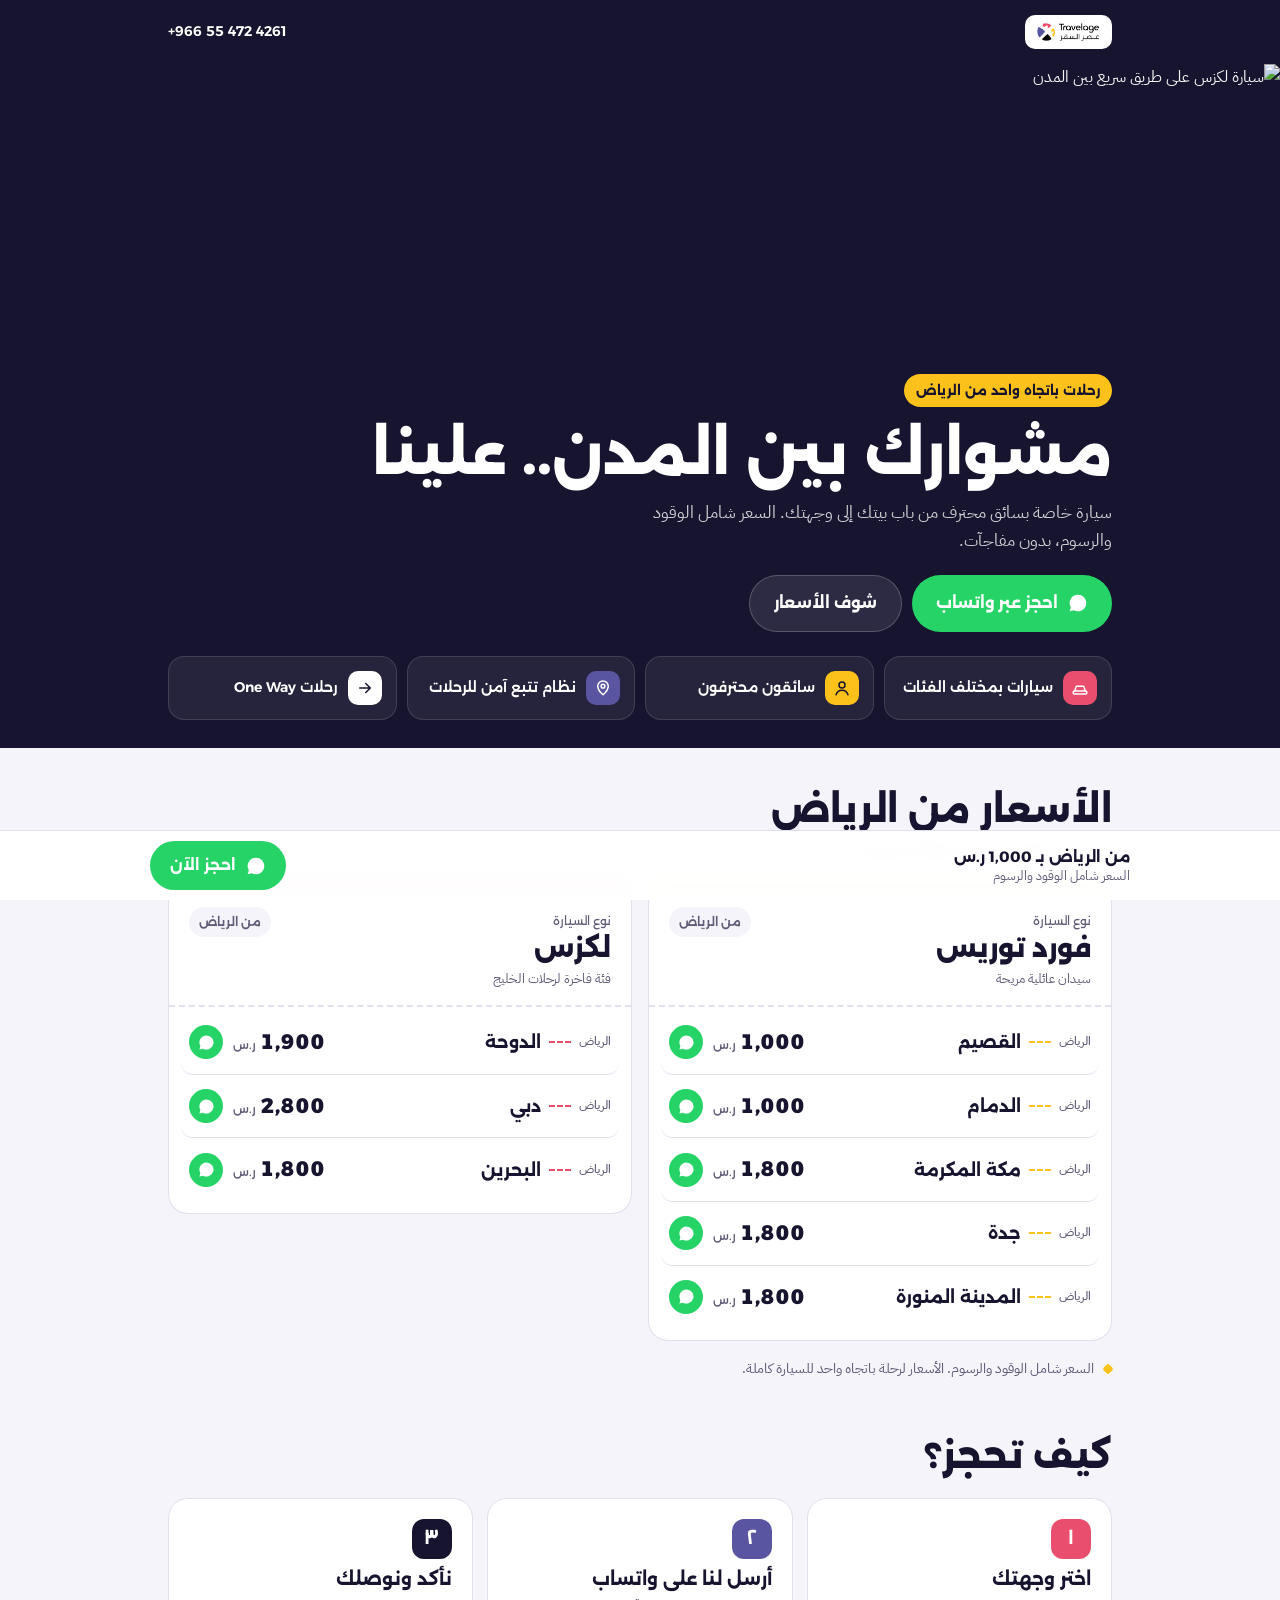
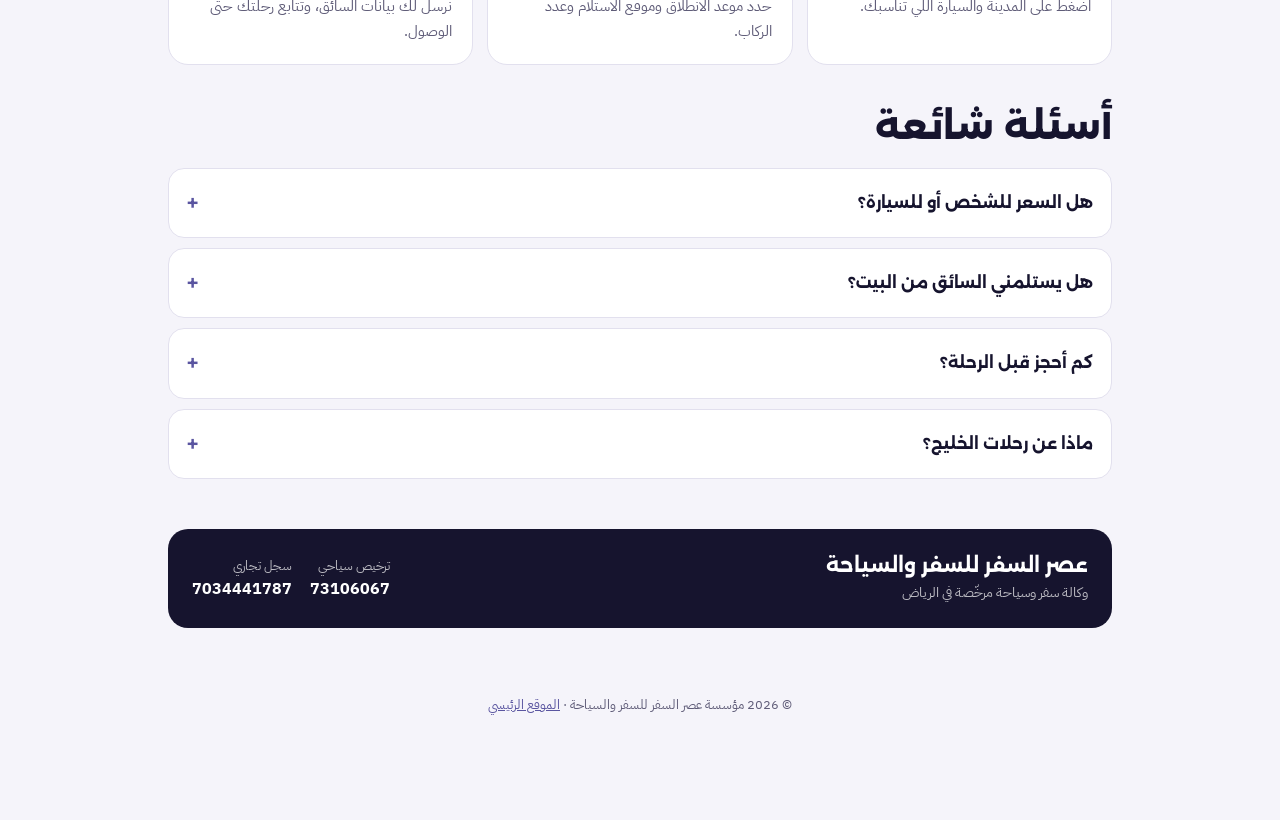
==== transfers.html @ 8e3becfa "Create transfers.html" ====
<!DOCTYPE html>
<html lang="ar" dir="rtl">
<head>
<meta charset="utf-8">
<meta name="viewport" content="width=device-width,initial-scale=1">
<title>مشاوير بين المدن من الرياض | عصر السفر Travelage</title>
<meta name="description" content="توصيل خاص من الرياض إلى القصيم والدمام ومكة وجدة والمدينة والدوحة ودبي والبحرين. سائقون محترفون، تتبع آمن، والسعر شامل الوقود والرسوم. احجز عبر واتساب.">
<link rel="canonical" href="https://www.travelage.com.sa/transfers">
<meta name="theme-color" content="#16142E">
<link rel="icon" type="image/png" href="/logo.png">
<meta property="og:type" content="website">
<meta property="og:title" content="مشوارك بين المدن.. علينا | عصر السفر">
<meta property="og:description" content="من الرياض إلى مدن المملكة والخليج بسيارة خاصة وسائق محترف. السعر شامل الوقود والرسوم.">
<meta property="og:url" content="https://www.travelage.com.sa/transfers">
<meta property="og:image" content="https://www.travelage.com.sa/transfer-hero.jpg">
<meta property="og:locale" content="ar_SA">
<link rel="preconnect" href="https://fonts.googleapis.com">
<link rel="preconnect" href="https://fonts.gstatic.com" crossorigin>
<link href="https://fonts.googleapis.com/css2?family=Alexandria:wght@500;600;700;800&family=IBM+Plex+Sans+Arabic:wght@400;500;600&display=swap" rel="stylesheet">
<style>
/* Ad landing page: one job, get a WhatsApp booking. Hero photo, prices, sticky CTA. */
:root{
  --ink:#16142E;--paper:#F5F4FA;--indigo:#5A55A0;--coral:#EA4E6E;--sun:#FCC21B;--muted:#5F5C78;--line:#E2E0EE;--wa:#25D366;
  --display:"Alexandria","IBM Plex Sans Arabic",system-ui,sans-serif;
  --body:"IBM Plex Sans Arabic","Alexandria",system-ui,sans-serif;
  --r:20px;color-scheme:light;
}
*{box-sizing:border-box}
body{margin:0;background:var(--paper);color:var(--ink);font-family:var(--body);font-size:16px;line-height:1.65;-webkit-font-smoothing:antialiased;padding-bottom:84px}
img{max-width:100%;display:block}
a{color:inherit}
h1,h2,h3{font-family:var(--display);margin:0;line-height:1.2;text-wrap:balance}
:focus-visible{outline:3px solid var(--sun);outline-offset:3px;border-radius:6px}
.wrap{max-width:980px;margin-inline:auto;padding-inline:18px}

.top{background:var(--ink);color:#fff}
.top .wrap{display:flex;align-items:center;justify-content:space-between;height:64px;gap:12px}
.top img{height:34px;width:auto;background:#fff;border-radius:10px;padding:4px 8px}
.top a.call{font-family:var(--display);font-weight:600;font-size:14px;text-decoration:none;display:inline-flex;gap:8px;align-items:center;direction:ltr}

.hero{background:var(--ink);color:#fff;padding-bottom:28px;position:relative;overflow:hidden}
.hero .photo{position:relative;height:clamp(220px,38vw,380px);overflow:hidden}
.hero .photo img{width:100%;height:100%;object-fit:cover;object-position:35% 60%}
.hero .photo::after{content:"";position:absolute;inset:0;background:linear-gradient(180deg,rgba(22,20,46,.05) 30%,var(--ink) 100%)}
.hero .copy{margin-top:-70px;position:relative}
.badge{display:inline-flex;align-items:center;gap:8px;background:var(--sun);color:var(--ink);font-family:var(--display);font-weight:700;font-size:13px;padding:6px 12px;border-radius:999px}
.hero h1{font-size:clamp(34px,7vw,58px);font-weight:800;margin:12px 0 10px}
.hero p{color:rgba(255,255,255,.78);margin:0 0 20px;max-width:46ch;font-size:17px}
.cta{display:flex;gap:10px;flex-wrap:wrap}
.btn{display:inline-flex;align-items:center;justify-content:center;gap:10px;text-decoration:none;font-family:var(--display);font-weight:700;font-size:16px;border-radius:999px;padding:14px 24px;border:0;transition:transform .15s}
.btn:active{transform:scale(.98)}
.btn svg{width:20px;height:20px}
.btn-wa{background:var(--wa);color:#fff}
.btn-ghost{background:rgba(255,255,255,.1);color:#fff;border:1px solid rgba(255,255,255,.2)}
.feats{display:grid;grid-template-columns:repeat(4,1fr);gap:10px;margin-top:24px}
.feat{background:rgba(255,255,255,.07);border:1px solid rgba(255,255,255,.12);border-radius:16px;padding:14px;display:flex;gap:10px;align-items:center;font-family:var(--display);font-weight:600;font-size:14px;line-height:1.35}
.feat i{width:34px;height:34px;border-radius:10px;display:grid;place-items:center;flex:none}
.feat i svg{width:18px;height:18px}

section{padding-block:40px}
.head{margin-bottom:20px}
.head h2{font-size:clamp(26px,4.5vw,36px);font-weight:800}
.head p{color:var(--muted);margin:6px 0 0}

.cars{display:grid;grid-template-columns:1fr 1fr;gap:16px;align-items:start}
.car{background:#fff;border-radius:var(--r);border:1px solid var(--line);border-top:6px solid var(--c);overflow:hidden}
.car-top{display:flex;justify-content:space-between;align-items:flex-start;padding:18px 20px 14px;border-bottom:2px dashed var(--line);gap:10px}
.car-top small{color:var(--muted);font-size:12px;font-family:var(--display)}
.car-top h3{font-size:26px;font-weight:800}
.car-top span{font-size:13px;color:var(--muted)}
.car-top .tag{font-family:var(--display);font-size:12px;font-weight:600;background:var(--paper);padding:5px 10px;border-radius:999px;white-space:nowrap}
.routes{list-style:none;margin:0;padding:4px 12px 12px}
.routes li a{display:flex;align-items:center;justify-content:space-between;gap:10px;padding:14px 8px;border-bottom:1px solid var(--line);text-decoration:none;border-radius:12px;transition:background .15s}
.routes li:last-child a{border-bottom:0}
.routes li a:hover{background:var(--paper)}
.city{font-family:var(--display);font-weight:700;font-size:17px;display:flex;align-items:center;gap:8px}
.city i{width:22px;border-top:2px dashed var(--c)}
.city small{font-family:var(--body);font-weight:500;font-size:12px;color:var(--muted)}
.price{display:flex;align-items:center;gap:10px}
.price b{font-family:var(--display);font-size:21px;font-weight:800;font-variant-numeric:tabular-nums;white-space:nowrap}
.price b em{font-style:normal;font-size:12px;font-weight:500;color:var(--muted);margin-inline-start:4px}
.price .go{width:34px;height:34px;border-radius:50%;background:var(--wa);color:#fff;display:grid;place-items:center;flex:none}
.price .go svg{width:17px;height:17px}
.note{display:flex;gap:10px;align-items:center;margin-top:16px;color:var(--muted);font-size:14px}
.note::before{content:"";width:8px;height:8px;border-radius:2px;background:var(--sun);transform:rotate(45deg);flex:none}

.steps{display:grid;grid-template-columns:repeat(3,1fr);gap:14px}
.step{background:#fff;border:1px solid var(--line);border-radius:var(--r);padding:20px}
.step b{display:inline-grid;place-items:center;width:40px;height:40px;border-radius:12px;color:#fff;font-family:var(--display);font-size:18px;margin-bottom:10px}
.step h3{font-size:18px;font-weight:700;margin-bottom:4px}
.step p{margin:0;color:var(--muted);font-size:15px}

.faq details{background:#fff;border:1px solid var(--line);border-radius:16px;margin-bottom:10px}
.faq summary{list-style:none;cursor:pointer;padding:16px 18px;font-family:var(--display);font-weight:700;font-size:16px;display:flex;justify-content:space-between;gap:12px;align-items:center}
.faq summary::-webkit-details-marker{display:none}
.faq summary::after{content:"+";font-size:22px;color:var(--indigo);transition:transform .2s}
.faq details[open] summary::after{transform:rotate(45deg)}
.faq details p{margin:0;padding:0 18px 16px;color:var(--muted)}

.trust{background:var(--ink);color:#fff;border-radius:var(--r);padding:24px;display:flex;flex-wrap:wrap;gap:18px 32px;align-items:center;justify-content:space-between}
.trust h3{font-size:20px}
.trust p{margin:4px 0 0;color:rgba(255,255,255,.7);font-size:14px}
.trust .ids{display:flex;gap:18px;flex-wrap:wrap;font-size:13px;color:rgba(255,255,255,.7)}
.trust .ids b{display:block;color:#fff;font-size:16px;direction:ltr;text-align:right}

footer{padding:26px 0 20px;text-align:center;color:var(--muted);font-size:13px}
footer a{color:var(--indigo)}

.sticky{position:fixed;inset-inline:0;bottom:0;z-index:20;background:rgba(255,255,255,.96);backdrop-filter:blur(10px);-webkit-backdrop-filter:blur(10px);border-top:1px solid var(--line);padding:10px 16px calc(10px + env(safe-area-inset-bottom))}
.sticky .wrap{display:flex;align-items:center;gap:12px;padding:0}
.sticky .txt{flex:1;font-size:13px;color:var(--muted);line-height:1.35}
.sticky .txt b{display:block;color:var(--ink);font-family:var(--display);font-size:15px}
.sticky .btn{padding:12px 20px;font-size:15px}

@media (max-width:760px){
  .feats{grid-template-columns:1fr 1fr}
  .cars,.steps{grid-template-columns:1fr}
}
@media (prefers-reduced-motion:reduce){*{transition:none!important}}
</style>
</head>
<body>
<header class="top"><div class="wrap">
  <a href="/" aria-label="عصر السفر Travelage"><img src="/logo.png" alt="عصر السفر | Travelage"></a>
  <a class="call" id="topCall" href="#" target="_blank" rel="noopener"><span>+966 55 472 4261</span></a>
</div></header>

<main>
<div class="hero">
  <div class="photo"><img src="/transfer-hero.jpg" alt="سيارة لكزس على طريق سريع بين المدن" fetchpriority="high"></div>
  <div class="wrap copy">
    <span class="badge">رحلات باتجاه واحد من الرياض</span>
    <h1>مشوارك بين المدن.. علينا</h1>
    <p>سيارة خاصة بسائق محترف من باب بيتك إلى وجهتك. السعر شامل الوقود والرسوم، بدون مفاجآت.</p>
    <div class="cta">
      <a class="btn btn-wa" data-wa="" href="#" target="_blank" rel="noopener"><svg viewBox="0 0 24 24" fill="currentColor"><path d="M12 2a10 10 0 0 0-8.6 15.1L2 22l5-1.3A10 10 0 1 0 12 2zm4.5 12.1c-.2-.1-1.5-.7-1.7-.8-.2-.1-.4-.1-.6.1l-.8 1c-.1.2-.3.2-.5.1a6.7 6.7 0 0 1-3.3-2.9c-.3-.4.2-.4.7-1.4.1-.2 0-.3 0-.5l-.8-1.8c-.2-.5-.4-.4-.6-.4h-.5c-.2 0-.5.1-.7.3a2.9 2.9 0 0 0-.9 2.2 5 5 0 0 0 1 2.7 11.5 11.5 0 0 0 4.4 3.9c1.6.7 2.3.8 3.1.6.5-.1 1.5-.6 1.7-1.2.2-.6.2-1.1.2-1.2-.1-.1-.3-.2-.6-.3z"/></svg>احجز عبر واتساب</a>
      <a class="btn btn-ghost" href="#prices">شوف الأسعار</a>
    </div>
    <div class="feats">
      <div class="feat"><i style="background:var(--coral)"><svg viewBox="0 0 24 24" fill="none" stroke="#fff" stroke-width="2" stroke-linecap="round" stroke-linejoin="round"><path d="M5 16l1.5-5a2 2 0 0 1 2-1.5h7a2 2 0 0 1 2 1.5L19 16"/><rect x="3" y="16" width="18" height="4" rx="1.5"/></svg></i>سيارات بمختلف الفئات</div>
      <div class="feat"><i style="background:var(--sun)"><svg viewBox="0 0 24 24" fill="none" stroke="#16142E" stroke-width="2" stroke-linecap="round"><circle cx="12" cy="8" r="4"/><path d="M4 21c1.5-4 4.5-6 8-6s6.5 2 8 6"/></svg></i>سائقون محترفون</div>
      <div class="feat"><i style="background:var(--indigo)"><svg viewBox="0 0 24 24" fill="none" stroke="#fff" stroke-width="2" stroke-linecap="round" stroke-linejoin="round"><path d="M12 21s-7-6.2-7-11.5a7 7 0 1 1 14 0C19 14.8 12 21 12 21z"/><circle cx="12" cy="9.5" r="2.5"/></svg></i>نظام تتبع آمن للرحلات</div>
      <div class="feat"><i style="background:#fff"><svg viewBox="0 0 24 24" fill="none" stroke="#16142E" stroke-width="2" stroke-linecap="round" stroke-linejoin="round"><path d="M5 12h14M13 6l6 6-6 6"/></svg></i>رحلات One Way</div>
    </div>
  </div>
</div>

<section id="prices"><div class="wrap">
  <div class="head"><h2>الأسعار من الرياض</h2><p>اضغط على الوجهة لتحجز مباشرة عبر واتساب.</p></div>
  <div class="cars" id="cars"></div>
  <p class="note">السعر شامل الوقود والرسوم. الأسعار لرحلة باتجاه واحد للسيارة كاملة.</p>
</div></section>

<section style="padding-top:0"><div class="wrap">
  <div class="head"><h2>كيف تحجز؟</h2></div>
  <div class="steps">
    <div class="step"><b style="background:var(--coral)">١</b><h3>اختر وجهتك</h3><p>اضغط على المدينة والسيارة اللي تناسبك.</p></div>
    <div class="step"><b style="background:var(--indigo)">٢</b><h3>أرسل لنا على واتساب</h3><p>حدد موعد الانطلاق وموقع الاستلام وعدد الركاب.</p></div>
    <div class="step"><b style="background:var(--ink)">٣</b><h3>نأكد ونوصلك</h3><p>نرسل لك بيانات السائق، وتتابع رحلتك حتى الوصول.</p></div>
  </div>
</div></section>

<section class="faq" style="padding-top:0"><div class="wrap">
  <div class="head"><h2>أسئلة شائعة</h2></div>
  <details><summary>هل السعر للشخص أو للسيارة؟</summary><p>السعر للسيارة كاملة لرحلة باتجاه واحد، وشامل الوقود والرسوم.</p></details>
  <details><summary>هل يستلمني السائق من البيت؟</summary><p>نعم، الاستلام من موقعك في الرياض والتوصيل إلى العنوان اللي تحدده في مدينة الوصول.</p></details>
  <details><summary>كم أحجز قبل الرحلة؟</summary><p>يفضّل الحجز قبل يوم على الأقل، ونحاول نوفر رحلات في نفس اليوم حسب التوفر.</p></details>
  <details><summary>ماذا عن رحلات الخليج؟</summary><p>رحلات الدوحة ودبي والبحرين بسيارة لكزس. تأكد من جاهزية جوازك ومتطلبات الدخول قبل الرحلة.</p></details>
</div></section>

<section style="padding-top:0"><div class="wrap">
  <div class="trust">
    <div><h3>عصر السفر للسفر والسياحة</h3><p>وكالة سفر وسياحة مرخّصة في الرياض</p></div>
    <div class="ids"><span>ترخيص سياحي<b>73106067</b></span><span>سجل تجاري<b>7034441787</b></span></div>
  </div>
</div></section>
</main>

<footer><div class="wrap">© <span id="yr"></span> مؤسسة عصر السفر للسفر والسياحة · <a href="/">الموقع الرئيسي</a></div></footer>

<div class="sticky"><div class="wrap">
  <div class="txt"><b>من الرياض بـ 1,000 ر.س</b>السعر شامل الوقود والرسوم</div>
  <a class="btn btn-wa" data-wa="" href="#" target="_blank" rel="noopener"><svg viewBox="0 0 24 24" fill="currentColor"><path d="M12 2a10 10 0 0 0-8.6 15.1L2 22l5-1.3A10 10 0 1 0 12 2zm4.5 12.1c-.2-.1-1.5-.7-1.7-.8-.2-.1-.4-.1-.6.1l-.8 1c-.1.2-.3.2-.5.1a6.7 6.7 0 0 1-3.3-2.9c-.3-.4.2-.4.7-1.4.1-.2 0-.3 0-.5l-.8-1.8c-.2-.5-.4-.4-.6-.4h-.5c-.2 0-.5.1-.7.3a2.9 2.9 0 0 0-.9 2.2 5 5 0 0 0 1 2.7 11.5 11.5 0 0 0 4.4 3.9c1.6.7 2.3.8 3.1.6.5-.1 1.5-.6 1.7-1.2.2-.6.2-1.1.2-1.2-.1-.1-.3-.2-.6-.3z"/></svg>احجز الآن</a>
</div></div>

<script>
(function(){
var PHONE='966554724261';
var CARS=[
 {car:'فورد توريس',cls:'سيدان عائلية مريحة',c:'var(--sun)',routes:[['القصيم',1000],['الدمام',1000],['مكة المكرمة',1800],['جدة',1800],['المدينة المنورة',1800]]},
 {car:'لكزس',cls:'فئة فاخرة لرحلات الخليج',c:'var(--coral)',routes:[['الدوحة',1900],['دبي',2800],['البحرين',1800]]}
];
// Which ad sent the visitor (TikTok / Snapchat / other), added to the WhatsApp message so bookings can be traced to the ad.
var q=new URLSearchParams(location.search);
var src=(q.get('utm_source')||'').toLowerCase();
if(!src){ if(q.get('ttclid')) src='tiktok'; else if(q.get('ScCid')||q.get('sccid')) src='snapchat'; }
var srcLabel={tiktok:'تيك توك',snapchat:'سناب شات',snap:'سناب شات',instagram:'انستقرام',google:'قوقل'}[src]||'';
var tail=srcLabel?' (وصلت من إعلان '+srcLabel+')':'';
function wa(msg){return 'https://wa.me/'+PHONE+'?text='+encodeURIComponent(msg+tail);}
function fmt(n){return n.toLocaleString('en-US');}
var waIcon='<svg viewBox="0 0 24 24" fill="currentColor"><path d="M12 2a10 10 0 0 0-8.6 15.1L2 22l5-1.3A10 10 0 1 0 12 2zm4.5 12.1c-.2-.1-1.5-.7-1.7-.8-.2-.1-.4-.1-.6.1l-.8 1c-.1.2-.3.2-.5.1a6.7 6.7 0 0 1-3.3-2.9c-.3-.4.2-.4.7-1.4.1-.2 0-.3 0-.5l-.8-1.8c-.2-.5-.4-.4-.6-.4h-.5c-.2 0-.5.1-.7.3a2.9 2.9 0 0 0-.9 2.2 5 5 0 0 0 1 2.7 11.5 11.5 0 0 0 4.4 3.9c1.6.7 2.3.8 3.1.6.5-.1 1.5-.6 1.7-1.2.2-.6.2-1.1.2-1.2-.1-.1-.3-.2-.6-.3z"/></svg>';
document.getElementById('cars').innerHTML=CARS.map(function(g){
 return '<article class="car" style="--c:'+g.c+'"><div class="car-top"><div><small>نوع السيارة</small><h3>'+g.car+'</h3><span>'+g.cls+'</span></div><span class="tag">من الرياض</span></div><ul class="routes">'+
 g.routes.map(function(r){return '<li><a data-route="'+r[0]+'" target="_blank" rel="noopener" href="'+wa('مرحباً، أبي أحجز مشوار من الرياض إلى '+r[0]+' بسيارة '+g.car+' ('+fmt(r[1])+' ر.س).')+'"><span class="city"><small>الرياض</small><i></i>'+r[0]+'</span><span class="price"><b>'+fmt(r[1])+'<em>ر.س</em></b><span class="go">'+waIcon+'</span></span></a></li>';}).join('')+
 '</ul></article>';
}).join('');
var gen=wa('مرحباً، أبي أحجز مشوار بين المدن من الرياض.');
document.querySelectorAll('[data-wa]').forEach(function(a){a.href=gen;});
document.getElementById('topCall').href=gen;
document.getElementById('yr').textContent=new Date().getFullYear();
// Report WhatsApp clicks to the TikTok and Snapchat pixels when they are installed on this page.
document.addEventListener('click',function(e){
 var a=e.target.closest('a[href*="wa.me"]'); if(!a) return;
 var route=a.getAttribute('data-route')||'general';
 try{ if(window.ttq) ttq.track('Contact',{content_name:route}); }catch(_){}
 try{ if(window.snaptr) snaptr('track','SIGN_UP',{description:route}); }catch(_){}
 try{ if(window.gtag) gtag('event','whatsapp_click',{route:route}); }catch(_){}
});
})();
</script>
</body>
</html>
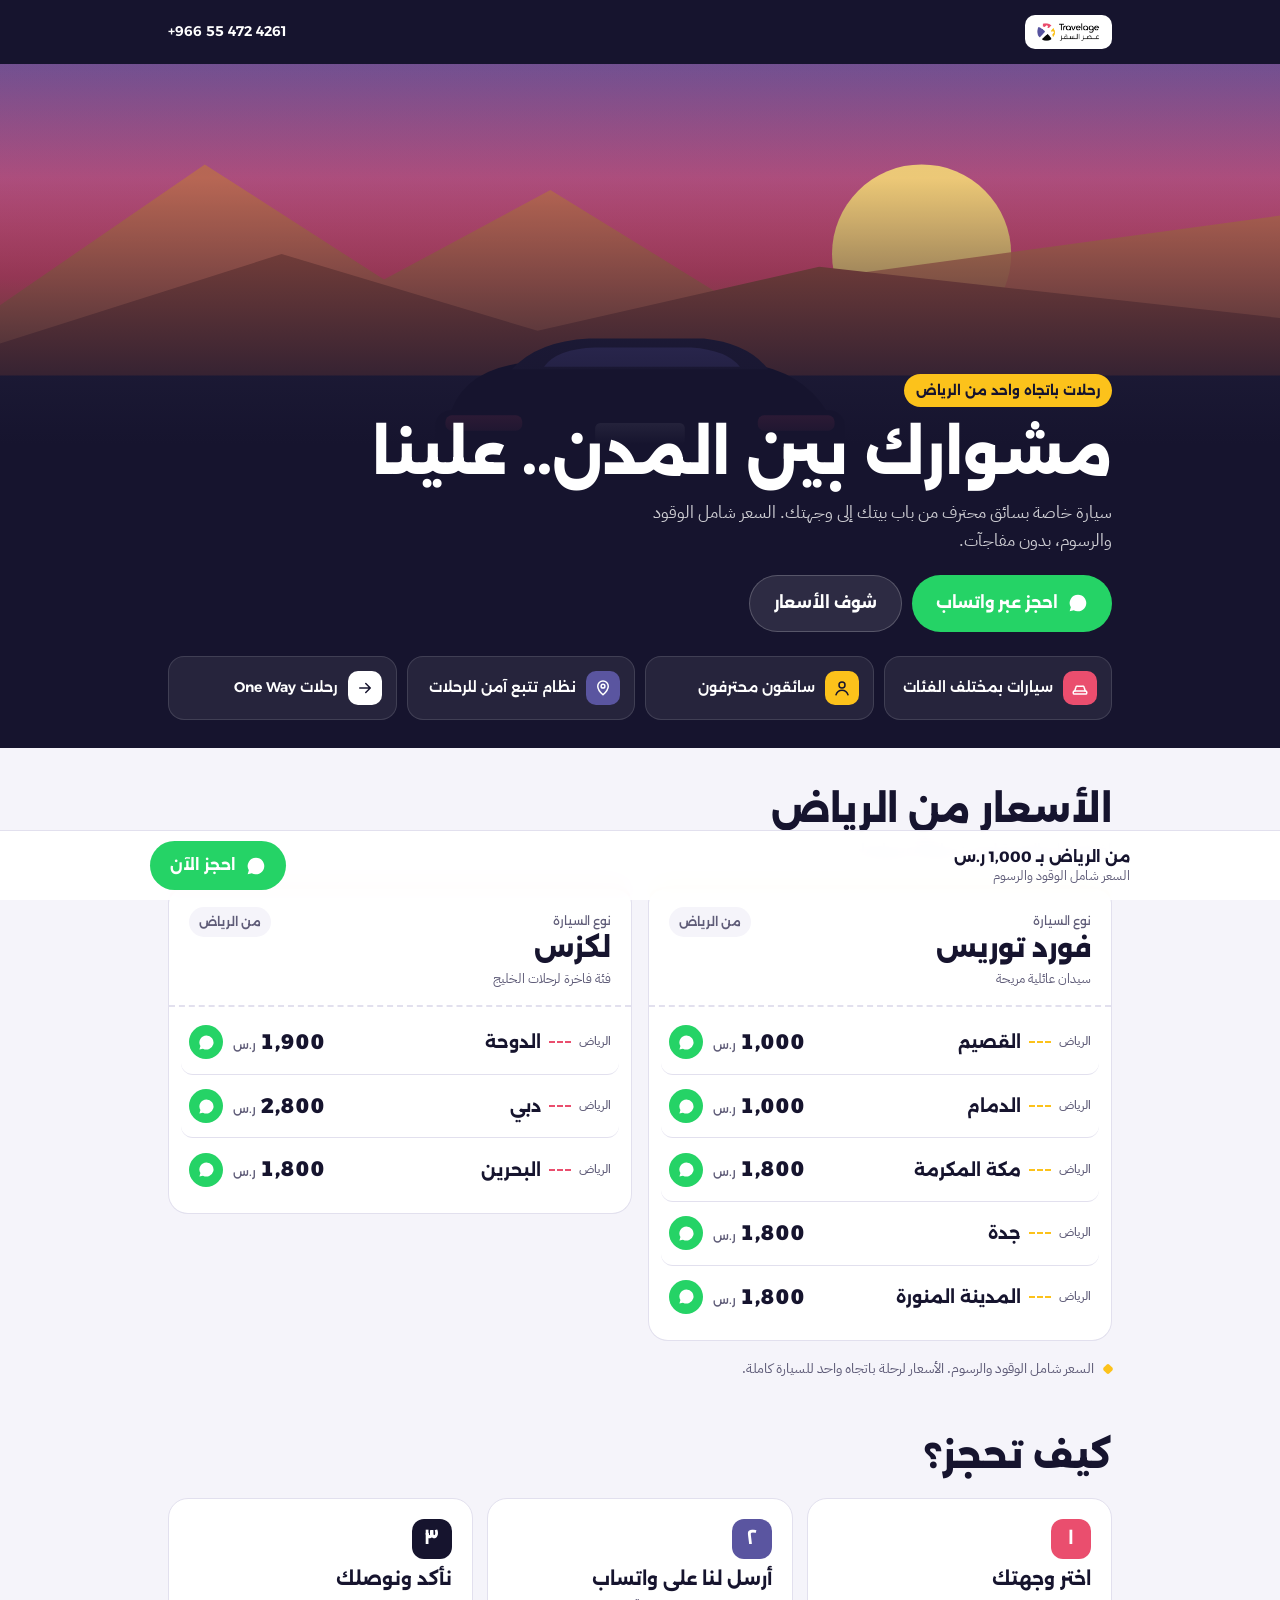
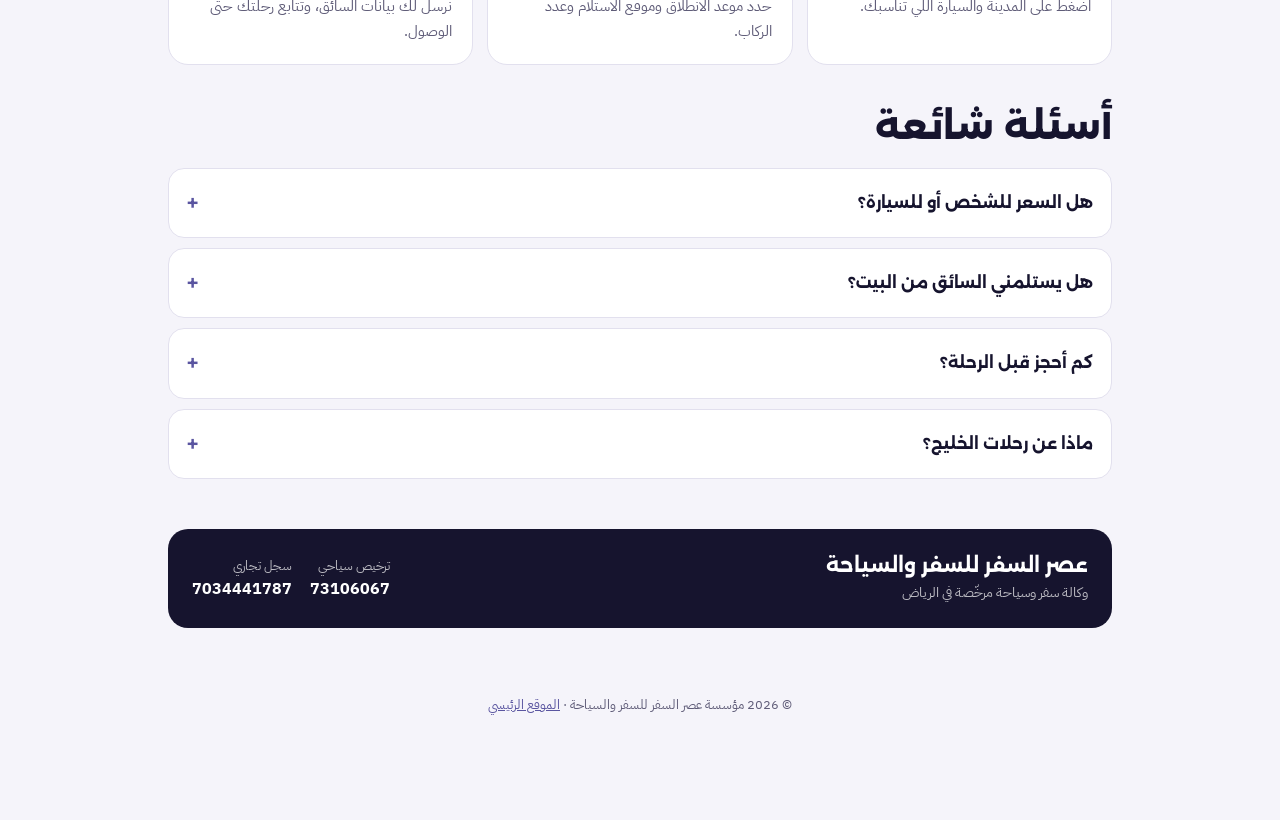
==== commit 8ff6c0fd: "Update transfers.html" ====
--- a/transfers.html
+++ b/transfers.html
@@ -127,7 +127,7 @@
 
 <main>
 <div class="hero">
-  <div class="photo"><img src="/transfer-hero.jpg" alt="سيارة لكزس على طريق سريع بين المدن" fetchpriority="high"></div>
+  <div class="photo"><svg viewBox="0 0 1000 380" preserveAspectRatio="xMidYMid slice" aria-hidden="true" style="position:absolute;inset:0;width:100%;height:100%"><defs><linearGradient id="sky" x1="0" y1="0" x2="0" y2="1"><stop offset="0" stop-color="#5A55A0"/><stop offset=".55" stop-color="#EA4E6E"/><stop offset="1" stop-color="#FCC21B"/></linearGradient></defs><rect width="1000" height="380" fill="url(#sky)"/><circle cx="720" cy="190" r="70" fill="#FFE07A" opacity=".9"/><path d="M0 230 L160 120 L300 210 L430 140 L560 220 L1000 160 V380 H0Z" fill="#C2704F" opacity=".85"/><path d="M0 260 L220 190 L420 250 L640 200 L1000 240 V380 H0Z" fill="#9B4F3E"/><path d="M0 285 H1000 V380 H0Z" fill="#2A2745"/><path d="M500 285 L360 380 H640 Z" fill="#3A365C"/><path d="M497 290 h6 l4 20 h-14z M494 320 h12 l6 30 h-24z M490 360 h20 l5 20 h-30z" fill="#FCC21B"/><g transform="translate(330 250)"><path d="M20 70 Q30 30 80 25 L250 25 Q300 30 320 70 Z" fill="#16142E"/><path d="M70 30 Q90 8 130 6 L220 6 Q255 10 270 30 Z" fill="#24213F"/><path d="M95 28 Q105 14 135 13 L210 13 Q238 15 248 28Z" fill="#5A55A0" opacity=".7"/><rect x="10" y="62" width="320" height="34" rx="12" fill="#16142E"/><rect x="18" y="66" width="60" height="12" rx="5" fill="#EA4E6E"/><rect x="262" y="66" width="60" height="12" rx="5" fill="#EA4E6E"/><rect x="135" y="72" width="70" height="18" rx="4" fill="#F5F4FA" opacity=".85"/><rect x="30" y="94" width="44" height="22" rx="8" fill="#0b0a18"/><rect x="266" y="94" width="44" height="22" rx="8" fill="#0b0a18"/></g></svg><img src="/transfer-hero.jpg" alt="سيارة على طريق سريع بين المدن" fetchpriority="high" onerror="this.remove()" style="position:relative"></div>
   <div class="wrap copy">
     <span class="badge">رحلات باتجاه واحد من الرياض</span>
     <h1>مشوارك بين المدن.. علينا</h1>
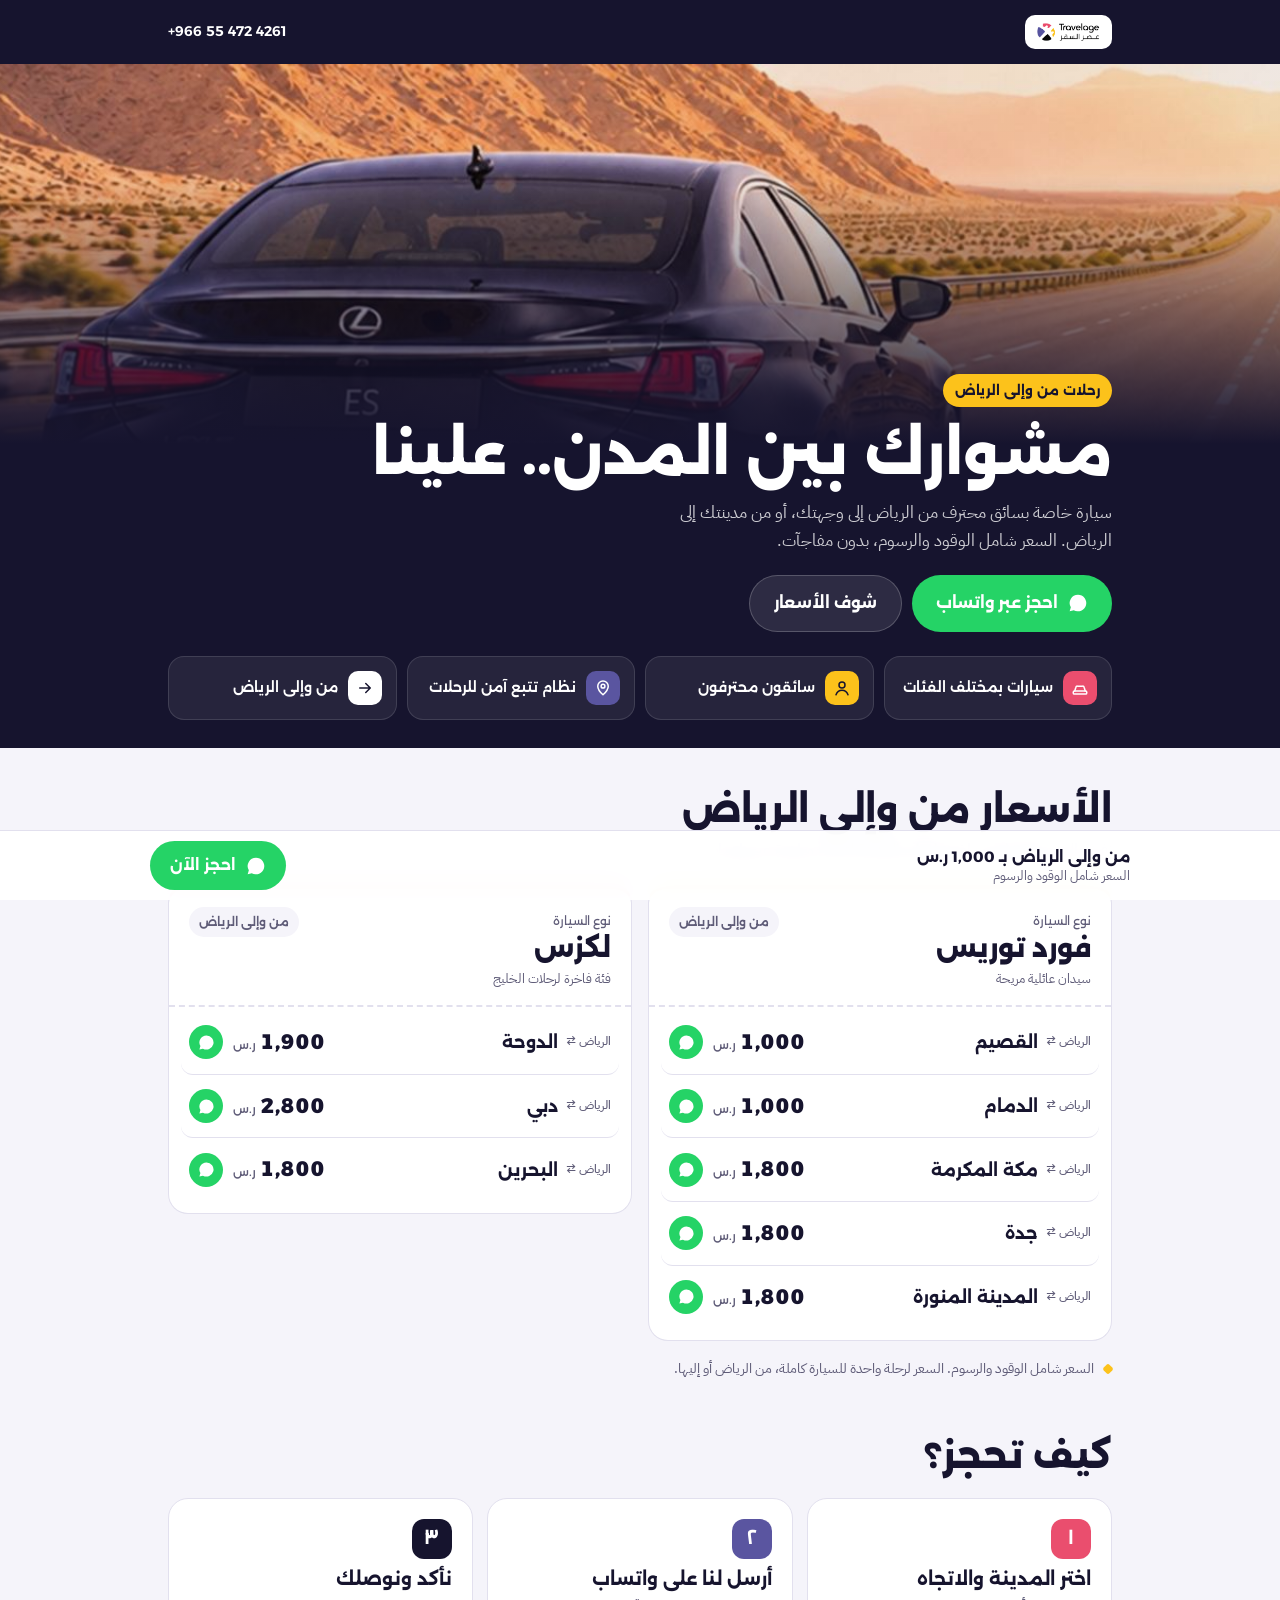
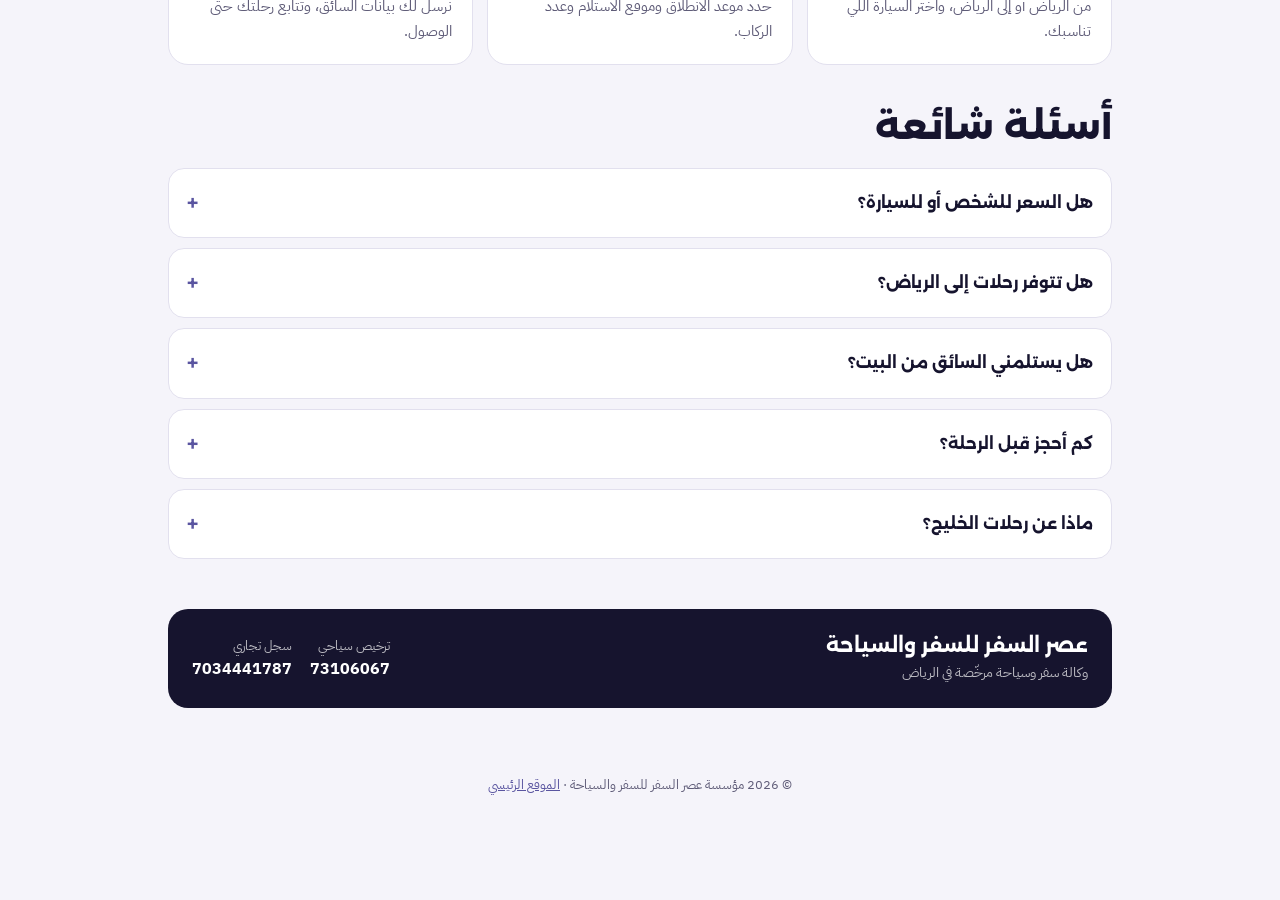
==== commit 595f8080: "Update transfers.html" ====
--- a/transfers.html
+++ b/transfers.html
@@ -3,14 +3,14 @@
 <head>
 <meta charset="utf-8">
 <meta name="viewport" content="width=device-width,initial-scale=1">
-<title>مشاوير بين المدن من الرياض | عصر السفر Travelage</title>
-<meta name="description" content="توصيل خاص من الرياض إلى القصيم والدمام ومكة وجدة والمدينة والدوحة ودبي والبحرين. سائقون محترفون، تتبع آمن، والسعر شامل الوقود والرسوم. احجز عبر واتساب.">
+<title>مشاوير بين المدن من وإلى الرياض | عصر السفر Travelage</title>
+<meta name="description" content="توصيل خاص من وإلى الرياض: القصيم والدمام ومكة وجدة والمدينة والدوحة ودبي والبحرين. سائقون محترفون، تتبع آمن، والسعر شامل الوقود والرسوم. احجز عبر واتساب.">
 <link rel="canonical" href="https://www.travelage.com.sa/transfers">
 <meta name="theme-color" content="#16142E">
 <link rel="icon" type="image/png" href="/logo.png">
 <meta property="og:type" content="website">
 <meta property="og:title" content="مشوارك بين المدن.. علينا | عصر السفر">
-<meta property="og:description" content="من الرياض إلى مدن المملكة والخليج بسيارة خاصة وسائق محترف. السعر شامل الوقود والرسوم.">
+<meta property="og:description" content="من وإلى الرياض، مدن المملكة والخليج بسيارة خاصة وسائق محترف. السعر شامل الوقود والرسوم.">
 <meta property="og:url" content="https://www.travelage.com.sa/transfers">
 <meta property="og:image" content="https://www.travelage.com.sa/transfer-hero.jpg">
 <meta property="og:locale" content="ar_SA">
@@ -129,9 +129,9 @@
 <div class="hero">
   <div class="photo"><svg viewBox="0 0 1000 380" preserveAspectRatio="xMidYMid slice" aria-hidden="true" style="position:absolute;inset:0;width:100%;height:100%"><defs><linearGradient id="sky" x1="0" y1="0" x2="0" y2="1"><stop offset="0" stop-color="#5A55A0"/><stop offset=".55" stop-color="#EA4E6E"/><stop offset="1" stop-color="#FCC21B"/></linearGradient></defs><rect width="1000" height="380" fill="url(#sky)"/><circle cx="720" cy="190" r="70" fill="#FFE07A" opacity=".9"/><path d="M0 230 L160 120 L300 210 L430 140 L560 220 L1000 160 V380 H0Z" fill="#C2704F" opacity=".85"/><path d="M0 260 L220 190 L420 250 L640 200 L1000 240 V380 H0Z" fill="#9B4F3E"/><path d="M0 285 H1000 V380 H0Z" fill="#2A2745"/><path d="M500 285 L360 380 H640 Z" fill="#3A365C"/><path d="M497 290 h6 l4 20 h-14z M494 320 h12 l6 30 h-24z M490 360 h20 l5 20 h-30z" fill="#FCC21B"/><g transform="translate(330 250)"><path d="M20 70 Q30 30 80 25 L250 25 Q300 30 320 70 Z" fill="#16142E"/><path d="M70 30 Q90 8 130 6 L220 6 Q255 10 270 30 Z" fill="#24213F"/><path d="M95 28 Q105 14 135 13 L210 13 Q238 15 248 28Z" fill="#5A55A0" opacity=".7"/><rect x="10" y="62" width="320" height="34" rx="12" fill="#16142E"/><rect x="18" y="66" width="60" height="12" rx="5" fill="#EA4E6E"/><rect x="262" y="66" width="60" height="12" rx="5" fill="#EA4E6E"/><rect x="135" y="72" width="70" height="18" rx="4" fill="#F5F4FA" opacity=".85"/><rect x="30" y="94" width="44" height="22" rx="8" fill="#0b0a18"/><rect x="266" y="94" width="44" height="22" rx="8" fill="#0b0a18"/></g></svg><img src="/transfer-hero.jpg" alt="سيارة على طريق سريع بين المدن" fetchpriority="high" onerror="this.remove()" style="position:relative"></div>
   <div class="wrap copy">
-    <span class="badge">رحلات باتجاه واحد من الرياض</span>
+    <span class="badge">رحلات من وإلى الرياض</span>
     <h1>مشوارك بين المدن.. علينا</h1>
-    <p>سيارة خاصة بسائق محترف من باب بيتك إلى وجهتك. السعر شامل الوقود والرسوم، بدون مفاجآت.</p>
+    <p>سيارة خاصة بسائق محترف من الرياض إلى وجهتك، أو من مدينتك إلى الرياض. السعر شامل الوقود والرسوم، بدون مفاجآت.</p>
     <div class="cta">
       <a class="btn btn-wa" data-wa="" href="#" target="_blank" rel="noopener"><svg viewBox="0 0 24 24" fill="currentColor"><path d="M12 2a10 10 0 0 0-8.6 15.1L2 22l5-1.3A10 10 0 1 0 12 2zm4.5 12.1c-.2-.1-1.5-.7-1.7-.8-.2-.1-.4-.1-.6.1l-.8 1c-.1.2-.3.2-.5.1a6.7 6.7 0 0 1-3.3-2.9c-.3-.4.2-.4.7-1.4.1-.2 0-.3 0-.5l-.8-1.8c-.2-.5-.4-.4-.6-.4h-.5c-.2 0-.5.1-.7.3a2.9 2.9 0 0 0-.9 2.2 5 5 0 0 0 1 2.7 11.5 11.5 0 0 0 4.4 3.9c1.6.7 2.3.8 3.1.6.5-.1 1.5-.6 1.7-1.2.2-.6.2-1.1.2-1.2-.1-.1-.3-.2-.6-.3z"/></svg>احجز عبر واتساب</a>
       <a class="btn btn-ghost" href="#prices">شوف الأسعار</a>
@@ -140,21 +140,21 @@
       <div class="feat"><i style="background:var(--coral)"><svg viewBox="0 0 24 24" fill="none" stroke="#fff" stroke-width="2" stroke-linecap="round" stroke-linejoin="round"><path d="M5 16l1.5-5a2 2 0 0 1 2-1.5h7a2 2 0 0 1 2 1.5L19 16"/><rect x="3" y="16" width="18" height="4" rx="1.5"/></svg></i>سيارات بمختلف الفئات</div>
       <div class="feat"><i style="background:var(--sun)"><svg viewBox="0 0 24 24" fill="none" stroke="#16142E" stroke-width="2" stroke-linecap="round"><circle cx="12" cy="8" r="4"/><path d="M4 21c1.5-4 4.5-6 8-6s6.5 2 8 6"/></svg></i>سائقون محترفون</div>
       <div class="feat"><i style="background:var(--indigo)"><svg viewBox="0 0 24 24" fill="none" stroke="#fff" stroke-width="2" stroke-linecap="round" stroke-linejoin="round"><path d="M12 21s-7-6.2-7-11.5a7 7 0 1 1 14 0C19 14.8 12 21 12 21z"/><circle cx="12" cy="9.5" r="2.5"/></svg></i>نظام تتبع آمن للرحلات</div>
-      <div class="feat"><i style="background:#fff"><svg viewBox="0 0 24 24" fill="none" stroke="#16142E" stroke-width="2" stroke-linecap="round" stroke-linejoin="round"><path d="M5 12h14M13 6l6 6-6 6"/></svg></i>رحلات One Way</div>
+      <div class="feat"><i style="background:#fff"><svg viewBox="0 0 24 24" fill="none" stroke="#16142E" stroke-width="2" stroke-linecap="round" stroke-linejoin="round"><path d="M5 12h14M13 6l6 6-6 6"/></svg></i>من وإلى الرياض</div>
     </div>
   </div>
 </div>
 
 <section id="prices"><div class="wrap">
-  <div class="head"><h2>الأسعار من الرياض</h2><p>اضغط على الوجهة لتحجز مباشرة عبر واتساب.</p></div>
+  <div class="head"><h2>الأسعار من وإلى الرياض</h2><p>نفس السعر بالاتجاهين. اضغط على المدينة لتحجز مباشرة عبر واتساب.</p></div>
   <div class="cars" id="cars"></div>
-  <p class="note">السعر شامل الوقود والرسوم. الأسعار لرحلة باتجاه واحد للسيارة كاملة.</p>
+  <p class="note">السعر شامل الوقود والرسوم. السعر لرحلة واحدة للسيارة كاملة، من الرياض أو إليها.</p>
 </div></section>
 
 <section style="padding-top:0"><div class="wrap">
   <div class="head"><h2>كيف تحجز؟</h2></div>
   <div class="steps">
-    <div class="step"><b style="background:var(--coral)">١</b><h3>اختر وجهتك</h3><p>اضغط على المدينة والسيارة اللي تناسبك.</p></div>
+    <div class="step"><b style="background:var(--coral)">١</b><h3>اختر المدينة والاتجاه</h3><p>من الرياض أو إلى الرياض، واختر السيارة اللي تناسبك.</p></div>
     <div class="step"><b style="background:var(--indigo)">٢</b><h3>أرسل لنا على واتساب</h3><p>حدد موعد الانطلاق وموقع الاستلام وعدد الركاب.</p></div>
     <div class="step"><b style="background:var(--ink)">٣</b><h3>نأكد ونوصلك</h3><p>نرسل لك بيانات السائق، وتتابع رحلتك حتى الوصول.</p></div>
   </div>
@@ -162,8 +162,9 @@
 
 <section class="faq" style="padding-top:0"><div class="wrap">
   <div class="head"><h2>أسئلة شائعة</h2></div>
-  <details><summary>هل السعر للشخص أو للسيارة؟</summary><p>السعر للسيارة كاملة لرحلة باتجاه واحد، وشامل الوقود والرسوم.</p></details>
-  <details><summary>هل يستلمني السائق من البيت؟</summary><p>نعم، الاستلام من موقعك في الرياض والتوصيل إلى العنوان اللي تحدده في مدينة الوصول.</p></details>
+  <details><summary>هل السعر للشخص أو للسيارة؟</summary><p>السعر للسيارة كاملة لرحلة واحدة (من الرياض أو إليها)، وشامل الوقود والرسوم.</p></details>
+  <details><summary>هل تتوفر رحلات إلى الرياض؟</summary><p>نعم، الرحلات بالاتجاهين: من الرياض إلى المدن، ومن المدن إلى الرياض، وبنفس الأسعار.</p></details>
+  <details><summary>هل يستلمني السائق من البيت؟</summary><p>نعم، الاستلام من موقعك في مدينة الانطلاق والتوصيل إلى العنوان اللي تحدده في مدينة الوصول.</p></details>
   <details><summary>كم أحجز قبل الرحلة؟</summary><p>يفضّل الحجز قبل يوم على الأقل، ونحاول نوفر رحلات في نفس اليوم حسب التوفر.</p></details>
   <details><summary>ماذا عن رحلات الخليج؟</summary><p>رحلات الدوحة ودبي والبحرين بسيارة لكزس. تأكد من جاهزية جوازك ومتطلبات الدخول قبل الرحلة.</p></details>
 </div></section>
@@ -179,7 +180,7 @@
 <footer><div class="wrap">© <span id="yr"></span> مؤسسة عصر السفر للسفر والسياحة · <a href="/">الموقع الرئيسي</a></div></footer>
 
 <div class="sticky"><div class="wrap">
-  <div class="txt"><b>من الرياض بـ 1,000 ر.س</b>السعر شامل الوقود والرسوم</div>
+  <div class="txt"><b>من وإلى الرياض بـ 1,000 ر.س</b>السعر شامل الوقود والرسوم</div>
   <a class="btn btn-wa" data-wa="" href="#" target="_blank" rel="noopener"><svg viewBox="0 0 24 24" fill="currentColor"><path d="M12 2a10 10 0 0 0-8.6 15.1L2 22l5-1.3A10 10 0 1 0 12 2zm4.5 12.1c-.2-.1-1.5-.7-1.7-.8-.2-.1-.4-.1-.6.1l-.8 1c-.1.2-.3.2-.5.1a6.7 6.7 0 0 1-3.3-2.9c-.3-.4.2-.4.7-1.4.1-.2 0-.3 0-.5l-.8-1.8c-.2-.5-.4-.4-.6-.4h-.5c-.2 0-.5.1-.7.3a2.9 2.9 0 0 0-.9 2.2 5 5 0 0 0 1 2.7 11.5 11.5 0 0 0 4.4 3.9c1.6.7 2.3.8 3.1.6.5-.1 1.5-.6 1.7-1.2.2-.6.2-1.1.2-1.2-.1-.1-.3-.2-.6-.3z"/></svg>احجز الآن</a>
 </div></div>
 
@@ -200,11 +201,11 @@
 function fmt(n){return n.toLocaleString('en-US');}
 var waIcon='<svg viewBox="0 0 24 24" fill="currentColor"><path d="M12 2a10 10 0 0 0-8.6 15.1L2 22l5-1.3A10 10 0 1 0 12 2zm4.5 12.1c-.2-.1-1.5-.7-1.7-.8-.2-.1-.4-.1-.6.1l-.8 1c-.1.2-.3.2-.5.1a6.7 6.7 0 0 1-3.3-2.9c-.3-.4.2-.4.7-1.4.1-.2 0-.3 0-.5l-.8-1.8c-.2-.5-.4-.4-.6-.4h-.5c-.2 0-.5.1-.7.3a2.9 2.9 0 0 0-.9 2.2 5 5 0 0 0 1 2.7 11.5 11.5 0 0 0 4.4 3.9c1.6.7 2.3.8 3.1.6.5-.1 1.5-.6 1.7-1.2.2-.6.2-1.1.2-1.2-.1-.1-.3-.2-.6-.3z"/></svg>';
 document.getElementById('cars').innerHTML=CARS.map(function(g){
- return '<article class="car" style="--c:'+g.c+'"><div class="car-top"><div><small>نوع السيارة</small><h3>'+g.car+'</h3><span>'+g.cls+'</span></div><span class="tag">من الرياض</span></div><ul class="routes">'+
- g.routes.map(function(r){return '<li><a data-route="'+r[0]+'" target="_blank" rel="noopener" href="'+wa('مرحباً، أبي أحجز مشوار من الرياض إلى '+r[0]+' بسيارة '+g.car+' ('+fmt(r[1])+' ر.س).')+'"><span class="city"><small>الرياض</small><i></i>'+r[0]+'</span><span class="price"><b>'+fmt(r[1])+'<em>ر.س</em></b><span class="go">'+waIcon+'</span></span></a></li>';}).join('')+
+ return '<article class="car" style="--c:'+g.c+'"><div class="car-top"><div><small>نوع السيارة</small><h3>'+g.car+'</h3><span>'+g.cls+'</span></div><span class="tag">من وإلى الرياض</span></div><ul class="routes">'+
+ g.routes.map(function(r){return '<li><a data-route="'+r[0]+'" target="_blank" rel="noopener" href="'+wa('مرحباً، أبي أحجز مشوار بين الرياض و'+r[0]+' بسيارة '+g.car+' ('+fmt(r[1])+' ر.س). الاتجاه (من الرياض / إلى الرياض): ')+'"><span class="city"><small>الرياض ⇄</small>'+r[0]+'</span><span class="price"><b>'+fmt(r[1])+'<em>ر.س</em></b><span class="go">'+waIcon+'</span></span></a></li>';}).join('')+
  '</ul></article>';
 }).join('');
-var gen=wa('مرحباً، أبي أحجز مشوار بين المدن من الرياض.');
+var gen=wa('مرحباً، أبي أحجز مشوار بين المدن من أو إلى الرياض.');
 document.querySelectorAll('[data-wa]').forEach(function(a){a.href=gen;});
 document.getElementById('topCall').href=gen;
 document.getElementById('yr').textContent=new Date().getFullYear();
